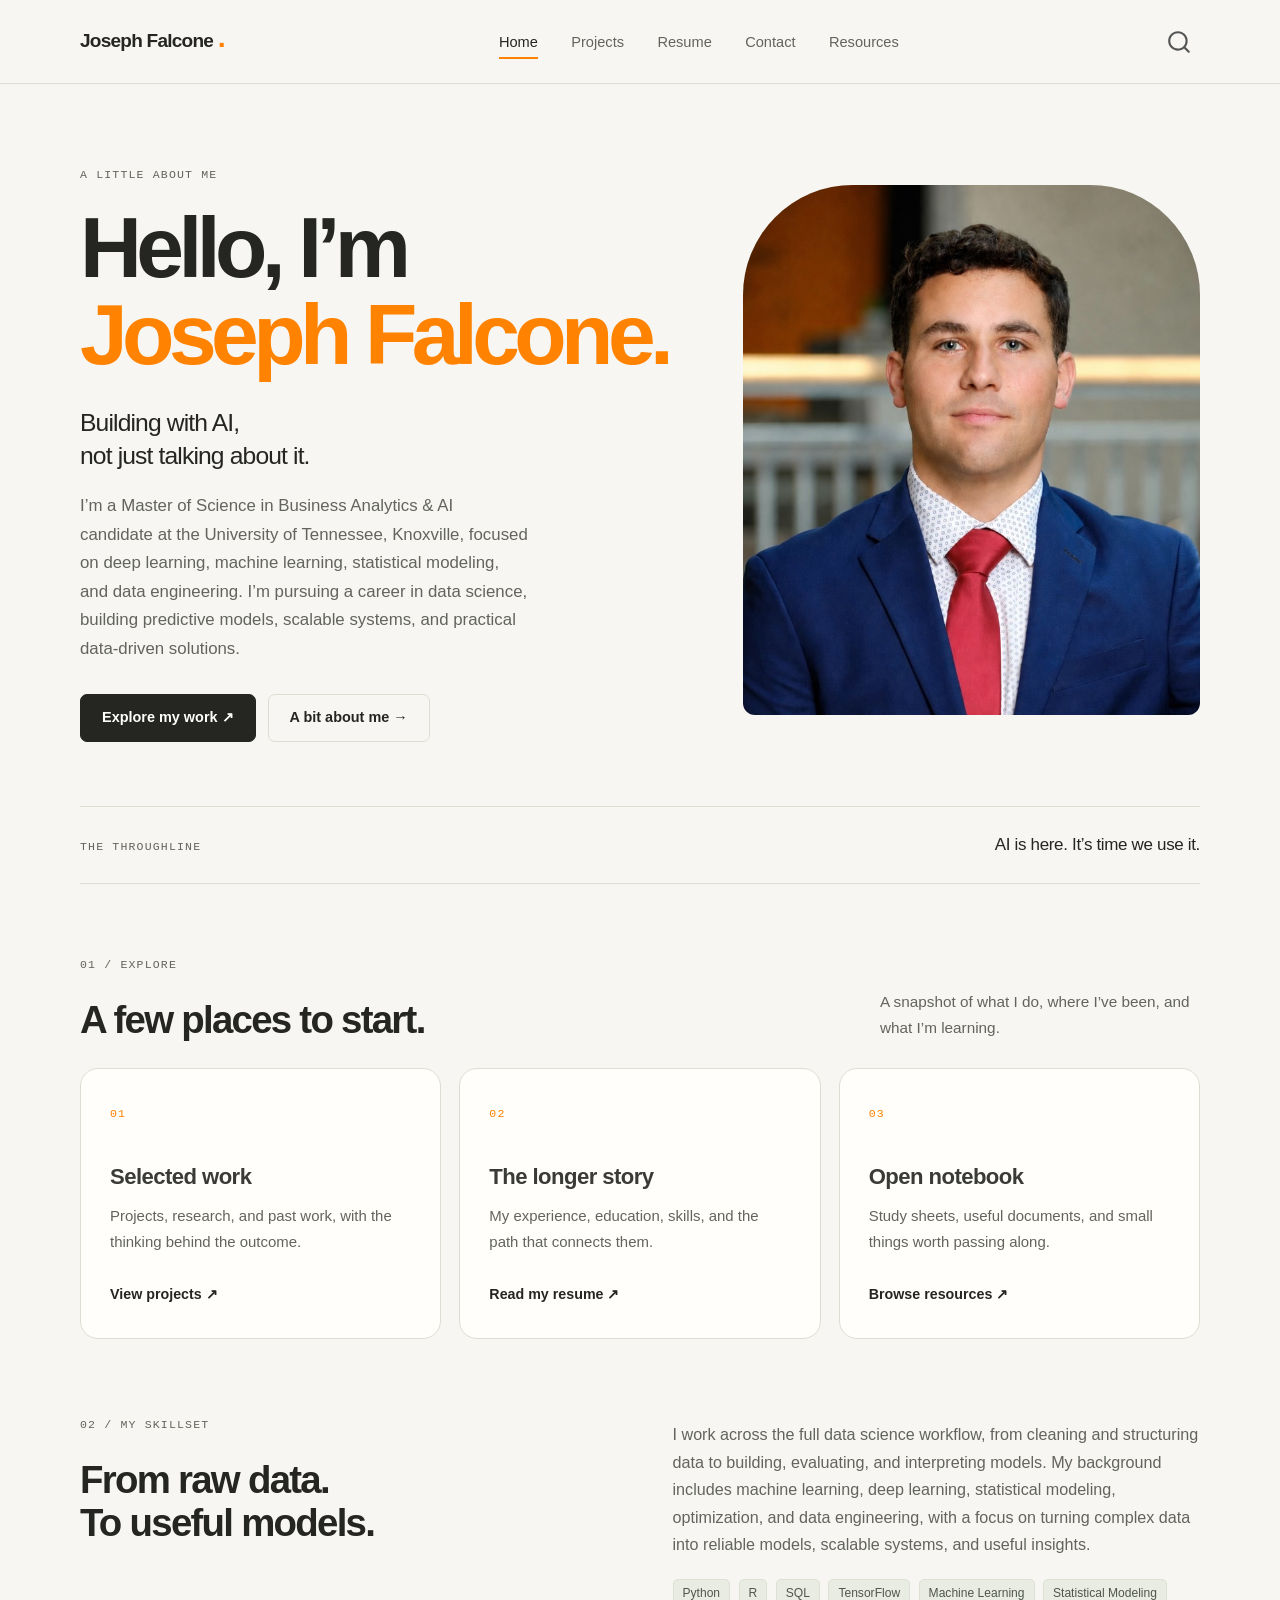
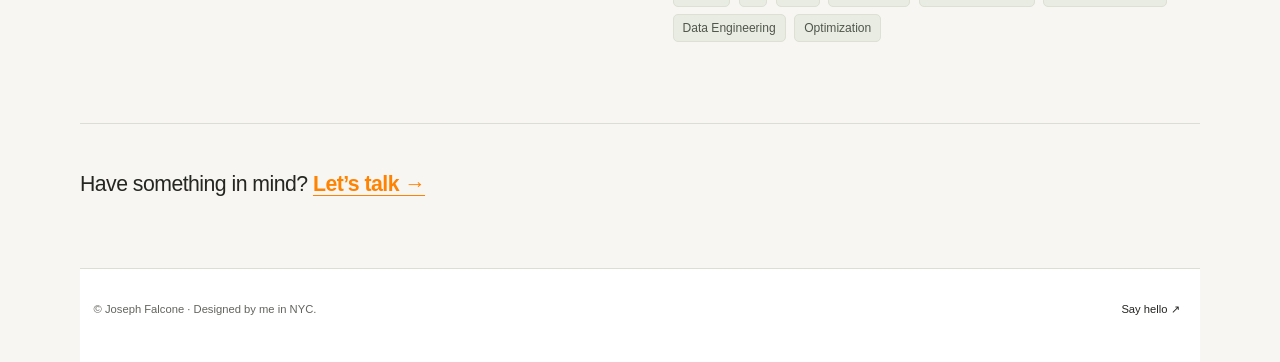
==== index.html @ 93d26d8f "Built site for gh-pages" ====
<!DOCTYPE html>
<html xmlns="http://www.w3.org/1999/xhtml" lang="en" xml:lang="en"><head>

<meta charset="utf-8">
<meta name="generator" content="quarto-1.10.18">

<meta name="viewport" content="width=device-width, initial-scale=1.0, user-scalable=yes">

<meta name="description" content="Portfolio of Joseph Falcone, an M.S. Business Analytics and AI candidate focused on data science, machine learning, deep learning, and data engineering.">

<title>Joseph Falcone — M.S. Business Analytics &amp; AI Candidate – Joseph Falcone</title>
<style>
/* Default styles provided by pandoc.
** See https://pandoc.org/MANUAL.html#variables-for-html for config info.
*/
span.smallcaps{font-variant: small-caps;}
div.columns{display: flex; gap: 1.5em;}
div.column{flex: auto;}
@media screen {
div.columns{gap: min(4vw, 1.5em);}
div.column{overflow-x: auto;}
}
div.hanging-indent{margin-left: 1.5em; text-indent: -1.5em;}
ul.task-list{list-style: none;}
ul.task-list li input[type="checkbox"] {
  width: 0.8em;
  margin: 0 0.8em 0.2em -1em; /* quarto-specific, see https://github.com/quarto-dev/quarto-cli/issues/4556 */ 
  vertical-align: middle;
}
</style>


<script src="site_libs/quarto-nav/quarto-nav.js"></script>
<script src="site_libs/quarto-nav/headroom.min.js"></script>
<script src="site_libs/clipboard/clipboard.min.js"></script>
<script src="site_libs/quarto-search/autocomplete.umd.js"></script>
<script src="site_libs/quarto-search/fuse.min.js"></script>
<script src="site_libs/quarto-search/quarto-search.js"></script>
<meta name="quarto:offset" content="./">
<script src="site_libs/quarto-html/quarto.js" type="module"></script>
<script src="site_libs/quarto-html/tabsets/tabsets.js" type="module"></script>
<script src="site_libs/quarto-html/popper.min.js"></script>
<script src="site_libs/quarto-html/tippy.umd.min.js"></script>
<link href="site_libs/quarto-html/tippy.css" rel="stylesheet">
<link href="site_libs/quarto-html/quarto-syntax-highlighting-64a204ab8560d761af7679ceaba22944.css" rel="stylesheet" id="quarto-text-highlighting-styles">
<script src="site_libs/bootstrap/bootstrap.min.js"></script>
<link href="site_libs/bootstrap/bootstrap-icons.css" rel="stylesheet">
<link href="site_libs/bootstrap/bootstrap-bf55c61db8fc2e05fc0836da2161ec84.min.css" rel="stylesheet" append-hash="true" id="quarto-bootstrap" data-mode="light">
<script id="quarto-search-options" type="application/json">{
  "location": "navbar",
  "copy-button": false,
  "collapse-after": 3,
  "panel-placement": "end",
  "type": "overlay",
  "limit": 50,
  "keyboard-shortcut": [
    "f",
    "/",
    "s"
  ],
  "language": {
    "search-no-results-text": "No results",
    "search-matching-documents-text": "matching documents",
    "search-copy-link-title": "Copy link to search",
    "search-hide-matches-text": "Hide additional matches",
    "search-more-match-text": "more match in this document",
    "search-more-matches-text": "more matches in this document",
    "search-clear-button-title": "Clear",
    "search-text-placeholder": "",
    "search-detached-cancel-button-title": "Cancel",
    "search-submit-button-title": "Submit",
    "search-label": "Search"
  }
}</script>
<style>html{ scroll-behavior: smooth; }</style>


<link rel="stylesheet" href="styles.css">
</head>

<body class="nav-fixed home-page quarto-light">

<div id="quarto-search-results"></div>
  <header id="quarto-header" class="headroom fixed-top">
    <nav class="navbar navbar-expand-lg " data-bs-theme="dark">
      <div class="navbar-container container-fluid">
      <div class="navbar-brand-container mx-auto">
    <a class="navbar-brand" href="./index.html">
    <span class="navbar-title">Joseph Falcone</span>
    </a>
  </div>
            <div id="quarto-search" class="" title="Search"></div>
          <button class="navbar-toggler" type="button" data-bs-toggle="collapse" data-bs-target="#navbarCollapse" aria-controls="navbarCollapse" role="menu" aria-expanded="false" aria-label="Toggle navigation" onclick="if (window.quartoToggleHeadroom) { window.quartoToggleHeadroom(); }">
  <span class="navbar-toggler-icon"></span>
</button>
          <div class="collapse navbar-collapse" id="navbarCollapse">
            <ul class="navbar-nav navbar-nav-scroll me-auto">
  <li class="nav-item">
    <a class="nav-link active" href="./index.html" aria-current="page"> 
<span class="menu-text">Home</span></a>
  </li>  
  <li class="nav-item">
    <a class="nav-link" href="./projects.html"> 
<span class="menu-text">Projects</span></a>
  </li>  
  <li class="nav-item">
    <a class="nav-link" href="./resume.html"> 
<span class="menu-text">Resume</span></a>
  </li>  
  <li class="nav-item">
    <a class="nav-link" href="./contact.html"> 
<span class="menu-text">Contact</span></a>
  </li>  
  <li class="nav-item">
    <a class="nav-link" href="./resources.html"> 
<span class="menu-text">Resources</span></a>
  </li>  
</ul>
          </div> <!-- /navcollapse -->
            <div class="quarto-navbar-tools">
</div>
      </div> <!-- /container-fluid -->
    </nav>
</header>
<!-- content -->
<div id="quarto-content" class="quarto-container page-columns page-rows-contents page-layout-full page-navbar">
<!-- sidebar -->
<!-- margin-sidebar -->
    
<!-- main -->
<main class="content column-page" id="quarto-document-content">

<header id="title-block-header" class="quarto-title-block default">
<div class="quarto-title">
<h1 class="title">Home</h1>
</div>

<div>
  <div class="description">
    Portfolio of Joseph Falcone, an M.S. Business Analytics and AI candidate focused on data science, machine learning, deep learning, and data engineering.
  </div>
</div>


<div class="quarto-title-meta column-page">

    
  
    
  </div>
  


</header>


<div class="hero">
<div class="hero-copy">
<p><span class="eyebrow">A little about me</span></p>
<section id="hello-im-joseph-falcone." class="level1">
<h1>Hello, I’m<br> <span class="accent">Joseph Falcone.</span></h1>
<div class="hero-intro">
<p>Building with AI,<br>not just talking about it.</p>
</div>
<div class="lead-copy">
<p>I’m a Master of Science in Business Analytics &amp; AI candidate at the University of Tennessee, Knoxville, focused on deep learning, machine learning, statistical modeling, and data engineering. I’m pursuing a career in data science, building predictive models, scalable systems, and practical data-driven solutions.</p>
</div>
<div class="actions">
<p><a href="./projects.html" class="button button-primary">Explore my work ↗</a> <a href="./resume.html" class="button button-secondary">A bit about me →</a></p>
</div>
</section>
</div>
<div class="hero-art">
<p><img src="profile_pic.png" class="hero-photo" alt="Joseph Falcone"></p>
</div>
</div>
<div class="intro-strip">
<p><span class="eyebrow">THE THROUGHLINE</span></p>
<p>AI is here. It’s time we use it.</p>
</div>
<div class="section-heading">
<div>
<p><span class="eyebrow">01 / Explore</span></p>
<section id="a-few-places-to-start." class="level2">
<h2 data-anchor-id="a-few-places-to-start.">A few places to start.</h2>
</section>
</div>
<p>A snapshot of what I do, where I’ve been, and what I’m learning.</p>
</div>
<div class="card-grid three-up">
<div class="navigation-card">
<p><span class="card-number">01</span></p>
<section id="selected-work" class="level3">
<h3 data-anchor-id="selected-work">Selected work</h3>
<p>Projects, research, and past work, with the thinking behind the outcome.</p>
<p><a href="./projects.html" class="text-link">View projects ↗</a></p>
</section>
</div>
<div class="navigation-card">
<p><span class="card-number">02</span></p>
<section id="the-longer-story" class="level3">
<h3 data-anchor-id="the-longer-story">The longer story</h3>
<p>My experience, education, skills, and the path that connects them.</p>
<p><a href="./resume.html" class="text-link">Read my resume ↗</a></p>
</section>
</div>
<div class="navigation-card">
<p><span class="card-number">03</span></p>
<section id="open-notebook" class="level3">
<h3 data-anchor-id="open-notebook">Open notebook</h3>
<p>Study sheets, useful documents, and small things worth passing along.</p>
<p><a href="./resources.html" class="text-link">Browse resources ↗</a></p>
</section>
</div>
</div>
<div class="about-band">
<div>
<p><span class="eyebrow">02 / My Skillset</span></p>
<section id="from-raw-data.-to-useful-models." class="level2">
<h2 data-anchor-id="from-raw-data.-to-useful-models.">From raw data.<br>To useful models.</h2>
</section>
</div>
<div>
<p>I work across the full data science workflow, from cleaning and structuring data to building, evaluating, and interpreting models. My background includes machine learning, deep learning, statistical modeling, optimization, and data engineering, with a focus on turning complex data into reliable models, scalable systems, and useful insights.</p>
<p><span class="tag">Python</span> <span class="tag">R</span> <span class="tag">SQL</span> <span class="tag">TensorFlow</span> <span class="tag">Machine Learning</span> <span class="tag">Statistical Modeling</span> <span class="tag">Data Engineering</span> <span class="tag">Optimization</span></p>
</div>
</div>
<div class="closing-note">
<p>Have something in mind? <a href="./contact.html">Let’s talk →</a></p>
</div>



</main> <!-- /main -->
<script id="quarto-html-after-body" type="application/javascript">
  window.document.addEventListener("DOMContentLoaded", function (event) {
    const isCodeAnnotation = (el) => {
      for (const clz of el.classList) {
        if (clz.startsWith('code-annotation-')) {                     
          return true;
        }
      }
      return false;
    }
    const onCopySuccess = function(e) {
      // button target
      const button = e.trigger;
      // don't keep focus
      button.blur();
      // flash "checked"
      button.classList.add('code-copy-button-checked');
      var currentTitle = button.getAttribute("title");
      button.setAttribute("title", "Copied!");
      let tooltip;
      if (window.bootstrap) {
        button.setAttribute("data-bs-toggle", "tooltip");
        button.setAttribute("data-bs-placement", "left");
        button.setAttribute("data-bs-title", "Copied!");
        tooltip = new bootstrap.Tooltip(button, 
          { trigger: "manual", 
            customClass: "code-copy-button-tooltip",
            offset: [0, -8]});
        tooltip.show();    
      }
      setTimeout(function() {
        if (tooltip) {
          tooltip.hide();
          button.removeAttribute("data-bs-title");
          button.removeAttribute("data-bs-toggle");
          button.removeAttribute("data-bs-placement");
        }
        button.setAttribute("title", currentTitle);
        button.classList.remove('code-copy-button-checked');
      }, 1000);
      // clear code selection
      e.clearSelection();
    }
    const getTextToCopy = function(trigger) {
      const outerScaffold = trigger.parentElement.cloneNode(true);
      const codeEl = outerScaffold.querySelector('code');
      for (const childEl of codeEl.children) {
        if (isCodeAnnotation(childEl)) {
          childEl.remove();
        }
      }
      return codeEl.innerText;
    }
    const clipboard = new window.ClipboardJS('.code-copy-button:not([data-in-quarto-modal])', {
      text: getTextToCopy
    });
    clipboard.on('success', onCopySuccess);
    if (window.document.getElementById('quarto-embedded-source-code-modal')) {
      const clipboardModal = new window.ClipboardJS('.code-copy-button[data-in-quarto-modal]', {
        text: getTextToCopy,
        container: window.document.getElementById('quarto-embedded-source-code-modal')
      });
      clipboardModal.on('success', onCopySuccess);
    }
      var localhostRegex = new RegExp(/^(?:http|https):\/\/localhost\:?[0-9]*\//);
      var mailtoRegex = new RegExp(/^mailto:/);
        var filterRegex = new RegExp("https:\/\/jfalcone\.co");
      var isInternal = (href) => {
          return filterRegex.test(href) || localhostRegex.test(href) || mailtoRegex.test(href);
      }
      // Inspect non-navigation links and adorn them if external
     var links = window.document.querySelectorAll('a[href]:not(.nav-link):not(.navbar-brand):not(.toc-action):not(.sidebar-link):not(.sidebar-item-toggle):not(.pagination-link):not(.no-external):not([aria-hidden]):not(.dropdown-item):not(.quarto-navigation-tool):not(.about-link)');
      for (var i=0; i<links.length; i++) {
        const link = links[i];
        if (!isInternal(link.href)) {
          // undo the damage that might have been done by quarto-nav.js in the case of
          // links that we want to consider external
          if (link.dataset.originalHref !== undefined) {
            link.href = link.dataset.originalHref;
          }
        }
      }
    function tippyHover(el, contentFn, onTriggerFn, onUntriggerFn) {
      const config = {
        allowHTML: true,
        maxWidth: 500,
        delay: 100,
        arrow: false,
        appendTo: function(el) {
            return el.parentElement;
        },
        interactive: true,
        interactiveBorder: 10,
        theme: 'quarto',
        placement: 'bottom-start',
      };
      if (contentFn) {
        config.content = contentFn;
      }
      if (onTriggerFn) {
        config.onTrigger = onTriggerFn;
      }
      if (onUntriggerFn) {
        config.onUntrigger = onUntriggerFn;
      }
      window.tippy(el, config); 
    }
    const noterefs = window.document.querySelectorAll('a[role="doc-noteref"]');
    for (var i=0; i<noterefs.length; i++) {
      const ref = noterefs[i];
      tippyHover(ref, function() {
        // use id or data attribute instead here
        let href = ref.getAttribute('data-footnote-href') || ref.getAttribute('href');
        try { href = new URL(href).hash; } catch {}
        const id = href.replace(/^#\/?/, "");
        const note = window.document.getElementById(id);
        if (note) {
          return note.innerHTML;
        } else {
          return "";
        }
      });
    }
    const xrefs = window.document.querySelectorAll('a.quarto-xref');
    const processXRef = (id, note) => {
      // Strip column container classes
      const stripColumnClz = (el) => {
        el.classList.remove("page-full", "page-columns");
        if (el.children) {
          for (const child of el.children) {
            stripColumnClz(child);
          }
        }
      }
      stripColumnClz(note)
      if (id === null || id.startsWith('sec-')) {
        // Special case sections, only their first couple elements
        const container = document.createElement("div");
        if (note.children && note.children.length > 2) {
          container.appendChild(note.children[0].cloneNode(true));
          for (let i = 1; i < note.children.length; i++) {
            const child = note.children[i];
            if (child.tagName === "P" && child.innerText === "") {
              continue;
            } else {
              container.appendChild(child.cloneNode(true));
              break;
            }
          }
          if (window.Quarto?.typesetMath) {
            window.Quarto.typesetMath(container);
          }
          return container.innerHTML
        } else {
          if (window.Quarto?.typesetMath) {
            window.Quarto.typesetMath(note);
          }
          return note.innerHTML;
        }
      } else {
        // Remove any anchor links if they are present
        const anchorLink = note.querySelector('a.anchorjs-link');
        if (anchorLink) {
          anchorLink.remove();
        }
        if (window.Quarto?.typesetMath) {
          window.Quarto.typesetMath(note);
        }
        if (note.classList.contains("callout")) {
          return note.outerHTML;
        } else {
          return note.innerHTML;
        }
      }
    }
    for (var i=0; i<xrefs.length; i++) {
      const xref = xrefs[i];
      tippyHover(xref, undefined, function(instance) {
        instance.disable();
        let url = xref.getAttribute('href');
        let hash = undefined; 
        if (url.startsWith('#')) {
          hash = url;
        } else {
          try { hash = new URL(url).hash; } catch {}
        }
        if (hash) {
          const id = hash.replace(/^#\/?/, "");
          const note = window.document.getElementById(id);
          if (note !== null) {
            try {
              const html = processXRef(id, note.cloneNode(true));
              instance.setContent(html);
            } finally {
              instance.enable();
              instance.show();
            }
          } else {
            // See if we can fetch this
            fetch(url.split('#')[0])
            .then(res => res.text())
            .then(html => {
              const parser = new DOMParser();
              const htmlDoc = parser.parseFromString(html, "text/html");
              const note = htmlDoc.getElementById(id);
              if (note !== null) {
                const html = processXRef(id, note);
                instance.setContent(html);
              } 
            }).finally(() => {
              instance.enable();
              instance.show();
            });
          }
        } else {
          // See if we can fetch a full url (with no hash to target)
          // This is a special case and we should probably do some content thinning / targeting
          fetch(url)
          .then(res => res.text())
          .then(html => {
            const parser = new DOMParser();
            const htmlDoc = parser.parseFromString(html, "text/html");
            const note = htmlDoc.querySelector('main.content');
            if (note !== null) {
              // This should only happen for chapter cross references
              // (since there is no id in the URL)
              // remove the first header
              if (note.children.length > 0 && note.children[0].tagName === "HEADER") {
                note.children[0].remove();
              }
              const html = processXRef(null, note);
              instance.setContent(html);
            } 
          }).finally(() => {
            instance.enable();
            instance.show();
          });
        }
      }, function(instance) {
      });
    }
        let selectedAnnoteEl;
        const selectorForAnnotation = ( cell, annotation) => {
          let cellAttr = 'data-code-cell="' + cell + '"';
          let lineAttr = 'data-code-annotation="' +  annotation + '"';
          const selector = 'span[' + cellAttr + '][' + lineAttr + ']';
          return selector;
        }
        const selectCodeLines = (annoteEl) => {
          const doc = window.document;
          const targetCell = annoteEl.getAttribute("data-target-cell");
          const targetAnnotation = annoteEl.getAttribute("data-target-annotation");
          const annoteSpan = window.document.querySelector(selectorForAnnotation(targetCell, targetAnnotation));
          const lines = annoteSpan.getAttribute("data-code-lines").split(",");
          const lineIds = lines.map((line) => {
            return targetCell + "-" + line;
          })
          let top = null;
          let height = null;
          let parent = null;
          if (lineIds.length > 0) {
              //compute the position of the single el (top and bottom and make a div)
              const el = window.document.getElementById(lineIds[0]);
              top = el.offsetTop;
              height = el.offsetHeight;
              parent = el.parentElement.parentElement;
            if (lineIds.length > 1) {
              const lastEl = window.document.getElementById(lineIds[lineIds.length - 1]);
              const bottom = lastEl.offsetTop + lastEl.offsetHeight;
              height = bottom - top;
            }
            if (top !== null && height !== null && parent !== null) {
              // cook up a div (if necessary) and position it 
              let div = window.document.getElementById("code-annotation-line-highlight");
              if (div === null) {
                div = window.document.createElement("div");
                div.setAttribute("id", "code-annotation-line-highlight");
                div.style.position = 'absolute';
                parent.appendChild(div);
              }
              div.style.top = top - 2 + "px";
              div.style.height = height + 4 + "px";
              div.style.left = 0;
              let gutterDiv = window.document.getElementById("code-annotation-line-highlight-gutter");
              if (gutterDiv === null) {
                gutterDiv = window.document.createElement("div");
                gutterDiv.setAttribute("id", "code-annotation-line-highlight-gutter");
                gutterDiv.style.position = 'absolute';
                const codeCell = window.document.getElementById(targetCell);
                const gutter = codeCell.querySelector('.code-annotation-gutter');
                gutter.appendChild(gutterDiv);
              }
              gutterDiv.style.top = top - 2 + "px";
              gutterDiv.style.height = height + 4 + "px";
            }
            selectedAnnoteEl = annoteEl;
          }
        };
        const unselectCodeLines = () => {
          const elementsIds = ["code-annotation-line-highlight", "code-annotation-line-highlight-gutter"];
          elementsIds.forEach((elId) => {
            const div = window.document.getElementById(elId);
            if (div) {
              div.remove();
            }
          });
          selectedAnnoteEl = undefined;
        };
          // Handle positioning of the toggle
      window.addEventListener(
        "resize",
        throttle(() => {
          elRect = undefined;
          if (selectedAnnoteEl) {
            selectCodeLines(selectedAnnoteEl);
          }
        }, 10)
      );
      function throttle(fn, ms) {
      let throttle = false;
      let timer;
        return (...args) => {
          if(!throttle) { // first call gets through
              fn.apply(this, args);
              throttle = true;
          } else { // all the others get throttled
              if(timer) clearTimeout(timer); // cancel #2
              timer = setTimeout(() => {
                fn.apply(this, args);
                timer = throttle = false;
              }, ms);
          }
        };
      }
        // Attach click handler to the DT
        const annoteDls = window.document.querySelectorAll('dt[data-target-cell]');
        for (const annoteDlNode of annoteDls) {
          annoteDlNode.addEventListener('click', (event) => {
            const clickedEl = event.target;
            if (clickedEl !== selectedAnnoteEl) {
              unselectCodeLines();
              const activeEl = window.document.querySelector('dt[data-target-cell].code-annotation-active');
              if (activeEl) {
                activeEl.classList.remove('code-annotation-active');
              }
              selectCodeLines(clickedEl);
              clickedEl.classList.add('code-annotation-active');
            } else {
              // Unselect the line
              unselectCodeLines();
              clickedEl.classList.remove('code-annotation-active');
            }
          });
        }
    const findCites = (el) => {
      const parentEl = el.parentElement;
      if (parentEl) {
        const cites = parentEl.dataset.cites;
        if (cites) {
          return {
            el,
            cites: cites.split(' ')
          };
        } else {
          return findCites(el.parentElement)
        }
      } else {
        return undefined;
      }
    };
    var bibliorefs = window.document.querySelectorAll('a[role="doc-biblioref"]');
    for (var i=0; i<bibliorefs.length; i++) {
      const ref = bibliorefs[i];
      const citeInfo = findCites(ref);
      if (citeInfo) {
        tippyHover(citeInfo.el, function() {
          var popup = window.document.createElement('div');
          citeInfo.cites.forEach(function(cite) {
            var citeDiv = window.document.createElement('div');
            citeDiv.classList.add('hanging-indent');
            citeDiv.classList.add('csl-entry');
            var biblioDiv = window.document.getElementById('ref-' + cite);
            if (biblioDiv) {
              citeDiv.innerHTML = biblioDiv.innerHTML;
            }
            popup.appendChild(citeDiv);
          });
          return popup.innerHTML;
        });
      }
    }
  });
  </script>
</div> <!-- /content -->
<footer class="footer">
  <div class="nav-footer">
    <div class="nav-footer-left">
<p>© Joseph Falcone · Designed by me in NYC.</p>
</div>   
    <div class="nav-footer-center">
      &nbsp;
    </div>
    <div class="nav-footer-right">
      <ul class="footer-items list-unstyled">
    <li class="nav-item">
    <a class="nav-link" href="./contact.html">
<p>Say hello ↗</p>
</a>
  </li>  
</ul>
    </div>
  </div>
</footer>




<script src="site_libs/quarto-html/zenscroll-min.js"></script>
</body></html>
---- site_libs/quarto-html/tippy.css ----
.tippy-box[data-animation=fade][data-state=hidden]{opacity:0}[data-tippy-root]{max-width:calc(100vw - 10px)}.tippy-box{position:relative;background-color:#333;color:#fff;border-radius:4px;font-size:14px;line-height:1.4;white-space:normal;outline:0;transition-property:transform,visibility,opacity}.tippy-box[data-placement^=top]>.tippy-arrow{bottom:0}.tippy-box[data-placement^=top]>.tippy-arrow:before{bottom:-7px;left:0;border-width:8px 8px 0;border-top-color:initial;transform-origin:center top}.tippy-box[data-placement^=bottom]>.tippy-arrow{top:0}.tippy-box[data-placement^=bottom]>.tippy-arrow:before{top:-7px;left:0;border-width:0 8px 8px;border-bottom-color:initial;transform-origin:center bottom}.tippy-box[data-placement^=left]>.tippy-arrow{right:0}.tippy-box[data-placement^=left]>.tippy-arrow:before{border-width:8px 0 8px 8px;border-left-color:initial;right:-7px;transform-origin:center left}.tippy-box[data-placement^=right]>.tippy-arrow{left:0}.tippy-box[data-placement^=right]>.tippy-arrow:before{left:-7px;border-width:8px 8px 8px 0;border-right-color:initial;transform-origin:center right}.tippy-box[data-inertia][data-state=visible]{transition-timing-function:cubic-bezier(.54,1.5,.38,1.11)}.tippy-arrow{width:16px;height:16px;color:#333}.tippy-arrow:before{content:"";position:absolute;border-color:transparent;border-style:solid}.tippy-content{position:relative;padding:5px 9px;z-index:1}
---- site_libs/quarto-html/quarto-syntax-highlighting-64a204ab8560d761af7679ceaba22944.css ----
/* quarto syntax highlight colors */
:root {
  --quarto-hl-ot-color: #003B4F;
  --quarto-hl-at-color: #657422;
  --quarto-hl-ss-color: #20794D;
  --quarto-hl-an-color: #5E5E5E;
  --quarto-hl-fu-color: #4758AB;
  --quarto-hl-st-color: #20794D;
  --quarto-hl-cf-color: #003B4F;
  --quarto-hl-op-color: #5E5E5E;
  --quarto-hl-er-color: #AD0000;
  --quarto-hl-bn-color: #AD0000;
  --quarto-hl-al-color: #AD0000;
  --quarto-hl-va-color: #111111;
  --quarto-hl-bu-color: inherit;
  --quarto-hl-ex-color: inherit;
  --quarto-hl-pp-color: #AD0000;
  --quarto-hl-in-color: #5E5E5E;
  --quarto-hl-vs-color: #20794D;
  --quarto-hl-wa-color: #5E5E5E;
  --quarto-hl-do-color: #5E5E5E;
  --quarto-hl-im-color: #00769E;
  --quarto-hl-ch-color: #20794D;
  --quarto-hl-dt-color: #AD0000;
  --quarto-hl-fl-color: #AD0000;
  --quarto-hl-co-color: #5E5E5E;
  --quarto-hl-cv-color: #5E5E5E;
  --quarto-hl-cn-color: #8f5902;
  --quarto-hl-sc-color: #5E5E5E;
  --quarto-hl-dv-color: #AD0000;
  --quarto-hl-kw-color: #003B4F;
}

/* other quarto variables */
:root {
  --quarto-font-monospace: SFMono-Regular, Menlo, Monaco, Consolas, "Liberation Mono", "Courier New", monospace;
}

/* syntax highlight based on Pandoc's rules */
pre > code.sourceCode > span {
  color: #003B4F;
}

code.sourceCode > span {
  color: #003B4F;
}

div.sourceCode,
div.sourceCode pre.sourceCode {
  color: #003B4F;
}

/* Normal */
code span {
  color: #003B4F;
}

/* Alert */
code span.al {
  color: #AD0000;
  font-style: inherit;
}

/* Annotation */
code span.an {
  color: #5E5E5E;
  font-style: inherit;
}

/* Attribute */
code span.at {
  color: #657422;
  font-style: inherit;
}

/* BaseN */
code span.bn {
  color: #AD0000;
  font-style: inherit;
}

/* BuiltIn */
code span.bu {
  font-style: inherit;
}

/* ControlFlow */
code span.cf {
  color: #003B4F;
  font-weight: bold;
  font-style: inherit;
}

/* Char */
code span.ch {
  color: #20794D;
  font-style: inherit;
}

/* Constant */
code span.cn {
  color: #8f5902;
  font-style: inherit;
}

/* Comment */
code span.co {
  color: #5E5E5E;
  font-style: inherit;
}

/* CommentVar */
code span.cv {
  color: #5E5E5E;
  font-style: italic;
}

/* Documentation */
code span.do {
  color: #5E5E5E;
  font-style: italic;
}

/* DataType */
code span.dt {
  color: #AD0000;
  font-style: inherit;
}

/* DecVal */
code span.dv {
  color: #AD0000;
  font-style: inherit;
}

/* Error */
code span.er {
  color: #AD0000;
  font-style: inherit;
}

/* Extension */
code span.ex {
  font-style: inherit;
}

/* Float */
code span.fl {
  color: #AD0000;
  font-style: inherit;
}

/* Function */
code span.fu {
  color: #4758AB;
  font-style: inherit;
}

/* Import */
code span.im {
  color: #00769E;
  font-style: inherit;
}

/* Information */
code span.in {
  color: #5E5E5E;
  font-style: inherit;
}

/* Keyword */
code span.kw {
  color: #003B4F;
  font-weight: bold;
  font-style: inherit;
}

/* Operator */
code span.op {
  color: #5E5E5E;
  font-style: inherit;
}

/* Other */
code span.ot {
  color: #003B4F;
  font-style: inherit;
}

/* Preprocessor */
code span.pp {
  color: #AD0000;
  font-style: inherit;
}

/* SpecialChar */
code span.sc {
  color: #5E5E5E;
  font-style: inherit;
}

/* SpecialString */
code span.ss {
  color: #20794D;
  font-style: inherit;
}

/* String */
code span.st {
  color: #20794D;
  font-style: inherit;
}

/* Variable */
code span.va {
  color: #111111;
  font-style: inherit;
}

/* VerbatimString */
code span.vs {
  color: #20794D;
  font-style: inherit;
}

/* Warning */
code span.wa {
  color: #5E5E5E;
  font-style: italic;
}

.prevent-inlining {
  content: "</";
}

/*# sourceMappingURL=9d8d5bb603a83b8298b89080a598c93b.css.map */
---- styles.css ----
/* PORTFOLIO / A small, editable design system.
   Change these tokens first. No remote fonts or image assets required. */
:root {
  --paper: #f7f6f2;
  --surface: #fffefa;
  --ink: #252622;
  --muted: #62645d;
  --line: #dcded3;
  --accent: #ff8200;
  --accent-hover: #d96f00;
  --sage: #e5e9df;
  --peach: #eee0d5;
  --radius: 18px;
  --font-sans: "Avenir Next", Avenir, "Segoe UI", sans-serif;
  --font-mono: "SFMono-Regular", Consolas, "Liberation Mono", monospace;
  --bs-body-bg: var(--paper);
  --bs-body-color: var(--ink);
  --bs-link-color: var(--accent);
  --bs-link-hover-color: var(--accent-hover);
}

/* Base and Quarto shell */
html { scroll-padding-top: 100px; }
body { background: var(--paper); color: var(--ink); font-family: var(--font-sans); font-size: 17px; line-height: 1.7; -webkit-font-smoothing: antialiased; }
::selection { background: #ffd4a3; color: var(--ink); }
a { color: var(--accent); text-underline-offset: 4px; text-decoration-thickness: 1px; }
a:hover { color: var(--accent-hover); }
a, button, input, select, summary { -webkit-tap-highlight-color: transparent; }
:focus-visible { outline: 3px solid var(--accent); outline-offset: 5px; border-radius: 3px; }
[hidden] { display: none !important; }
h1, h2, h3, h4 { font-family: var(--font-sans); color: var(--ink); font-weight: 600; line-height: 1.12; letter-spacing: -.045em; }
h1 { font-size: clamp(2.8rem, 5.5vw, 4.8rem); margin: 16px 0 25px; }
h2 { font-size: clamp(1.8rem, 3vw, 2.5rem); border: 0; padding-bottom: 0; margin-top: 0; }
h3 { font-size: 1.3rem; letter-spacing: -.025em; }
p { margin-bottom: 1.15rem; }
main { min-width: 0; }
/* We supply a single custom h1 per page while keeping title metadata for search. */
#title-block-header { display: none; }
#quarto-content { display: block; }
#quarto-content > main.content { width: min(1120px, calc(100% - 64px)); margin: 0 auto; padding: 0 0 2rem; }
#quarto-header { border-bottom: 1px solid var(--line); }
.navbar { background: var(--paper) !important; padding: 20px 0; }
.navbar > .container-fluid { max-width: 1184px; padding-inline: 32px; }
.navbar-brand { font-family: var(--font-sans); font-size: 1.12rem; font-weight: 700; letter-spacing: -.04em; color: var(--ink) !important; }
.navbar-brand::after { content: "."; color: var(--accent); font-size: 1.5em; line-height: 0; }
.navbar-nav { margin-left: auto; gap: 13px; }
.navbar-nav .nav-link { font-size: .86rem; color: var(--muted); padding: 7px 0; }
.navbar-nav .nav-link.active, .navbar-nav .nav-link:hover { color: var(--ink); }
.navbar-nav .nav-link.active .menu-text { border-bottom: 2px solid var(--accent); padding-bottom: 7px; }
.navbar-toggler { border: 0; }
#quarto-search { margin-left: 24px; }
.nav-footer { max-width: 1120px; margin: 20px auto 0; padding: 28px 0; border-top: 1px solid var(--line); font-size: .8rem; color: var(--muted); }
.nav-footer a { color: var(--ink); }
.nav-footer-left, .nav-footer-right { min-height: 0; }

/* Shared typography, buttons, and labels */
.accent { color: var(--accent); }
.eyebrow, .card-number, .entry-date, .art-label, .art-foot, .project-art-label, .project-art-caption { font-family: var(--font-mono); font-size: .68rem; font-weight: 500; letter-spacing: .1em; line-height: 1.5; text-transform: uppercase; }
.eyebrow { color: var(--muted); display: inline-block; }
.lead-copy { font-size: 1.12rem; line-height: 1.7; color: var(--muted); max-width: 600px; }
.lead-copy p:last-child { margin-bottom: 0; }
.actions { display: flex; flex-wrap: wrap; gap: 12px; margin-top: 30px; }
.actions p { display: contents; }
.button { display: inline-flex; align-items: center; justify-content: center; gap: 10px; min-height: 48px; padding: 12px 21px; font: 600 .85rem/1.4 var(--font-sans); border: 1px solid var(--line); border-radius: 7px; text-decoration: none; cursor: pointer; transition: background .18s ease, border-color .18s ease, transform .18s ease; }
.button:hover { transform: translateY(-2px); }
.button-primary { background: var(--ink); border-color: var(--ink); color: var(--surface); }
.button-primary:hover { color: #fff; background: var(--accent); border-color: var(--accent); }
.button-secondary { color: var(--ink); background: transparent; }
.button-secondary:hover { color: var(--ink); background: var(--sage); border-color: #bcc1b3; }
.tag { display: inline-block; font-size: .71rem; line-height: 1.5; color: #50564b; background: #e9ece3; border: 1px solid #dce1d3; border-radius: 5px; padding: 4px 9px; margin: 0 4px 6px 0; }
.text-link { font-size: .84rem; font-weight: 600; color: var(--ink); text-decoration: none; }
.text-link:hover { color: var(--accent); text-decoration: underline; }
.page-intro { padding: 76px 0 55px; max-width: 860px; }
.page-intro > p:first-child, .hero-copy > p:first-child { margin-bottom: 0; }
.page-intro .button { margin-top: 25px; }
.closing-note { padding: 42px 0 12px; margin-top: 45px; border-top: 1px solid var(--line); font-size: 1.25rem; letter-spacing: -.025em; }
.closing-note a { font-weight: 600; white-space: nowrap; }
.closing-note p { margin: 0; }

/* Home */
.hero { display: grid; grid-template-columns: 1.3fr 1fr; gap: 70px; align-items: center; padding: 76px 0 64px; }
.hero h1 { font-size: clamp(3.6rem, 6.7vw, 5.65rem); line-height: 1.02; letter-spacing: -.065em; margin-bottom: 27px; }
.hero-intro { font-size: 1.45rem; line-height: 1.35; letter-spacing: -.035em; }
.hero .lead-copy { font-size: .99rem; max-width: 450px; }
.hero-art { position: relative; overflow: hidden; isolation: isolate; background: var(--sage); aspect-ratio: 1 / 1.16; border-radius: 110px 110px 12px 12px; }
.hero-photo {
  position: absolute;
  inset: 0;
  width: 100%;
  height: 100%;
  object-fit: cover;
  object-position: center;
  display: block;
}
.art-label { position: absolute; top: 40px; width: 100%; text-align: center; font-size: .6rem; color: #555d4f; }
.orbit { position: absolute; width: 78%; height: 64%; border: 1px solid #b4bdab; border-radius: 50%; top: 17%; left: 11%; }
.orbit-one { transform: rotate(-32deg); }
.orbit-two { transform: rotate(32deg); width: 56%; left: 22%; }
.orbit-three { width: 40%; left: 30%; transform: rotate(65deg); }
.art-center { position: absolute; inset: 0; display: flex; flex-direction: column; align-items: center; justify-content: center; font-size: clamp(2.4rem, 4vw, 3.5rem); font-weight: 600; letter-spacing: -.065em; line-height: 1.04; }
.art-center span:last-child { color: var(--accent); }
.art-dot { width: 31px; height: 31px; background: var(--accent); position: absolute; border-radius: 50%; right: 16%; top: 24%; box-shadow: 0 0 0 9px var(--sage); }
.art-foot { position: absolute; bottom: 25px; left: 25px; right: 25px; display: flex; justify-content: space-between; font-size: .56rem; color: #555d4f; }
.intro-strip { display: flex; gap: 40px; justify-content: space-between; align-items: center; border-block: 1px solid var(--line); padding: 24px 0; }
.intro-strip p { margin: 0; }
.intro-strip > p:last-child { font-size: 1rem; letter-spacing: -.02em; }
.section-heading { display: flex; align-items: end; justify-content: space-between; gap: 40px; margin: 65px 0 27px; }
.section-heading h2 { margin: 0; }
.section-heading > p { color: var(--muted); max-width: 320px; font-size: .9rem; margin: 0; }
.card-grid { display: grid; gap: 18px; }
.three-up { grid-template-columns: repeat(3, 1fr); }
.navigation-card { background: var(--surface); border: 1px solid var(--line); border-radius: var(--radius); padding: 29px; transition: border-color .2s ease, transform .2s ease; }
.navigation-card:hover { border-color: #9fa692; transform: translateY(-3px); }
.card-number { color: var(--accent); }
.navigation-card h3 { margin: 38px 0 14px; }
.navigation-card section > p:not(:last-child) { color: var(--muted); font-size: .88rem; }
.navigation-card p:last-child { margin: 26px 0 0; }
.about-band { display: grid; grid-template-columns: 1fr 1fr; gap: 65px; padding: 70px 0 10px; }
.about-band > div:last-child { color: var(--muted); font-size: .95rem; padding-top: 12px; }

/* Projects: decorative previews can be replaced with real screenshots. */
.project-stack { display: grid; gap: 26px; }
.project-card { display: grid; grid-template-columns: .85fr 1.3fr; border: 1px solid var(--line); border-radius: var(--radius); background: var(--surface); overflow: hidden; }
.project-art { position: relative; min-height: 350px; overflow: hidden; display: grid; place-items: center; }
.project-art-label { position: absolute; top: 25px; left: 25px; font-size: .6rem; }
.project-art-caption { position: absolute; bottom: 25px; left: 25px; font-size: .6rem; }
.art-analysis { background: var(--sage); color: #4d5949; }
.art-build { background: var(--peach); color: #745343; }
.art-experiment { background: #e5e8ed; color: #4b566b; }
.project-body { padding: 34px 38px; min-width: 0; }
.project-body h2 { font-size: 1.8rem; margin-bottom: 9px; }
.project-body > p, .project-body > section > p { font-size: .92rem; color: var(--muted); }
.sample-label { color: var(--accent); font-size: .72rem; }
.bar-chart { height: 160px; width: 65%; display: flex; align-items: end; gap: 12px; border-bottom: 1px solid #8c9a80; padding: 0 8px; transform: rotate(-7deg); }
.bar-chart i { flex: 1; background: #798970; border-radius: 5px 5px 0 0; height: 35%; }
.bar-chart i:nth-child(2) { height: 52%; }
.bar-chart i:nth-child(3) { height: 44%; }
.bar-chart i:nth-child(4) { height: 69%; }
.bar-chart i:nth-child(5) { height: 78%; }
.bar-chart i:nth-child(6) { height: 100%; background: var(--accent); }
.mock-window { width: 69%; height: 175px; border: 1px solid #b29b8b; border-radius: 8px; background: #faf2e9; transform: rotate(-7deg); box-shadow: 12px 12px 0 #d6bba7; }
.mock-top { height: 27px; border-bottom: 1px solid #cdb7a7; display: flex; align-items: center; gap: 5px; padding-left: 10px; }
.mock-top i { width: 5px; height: 5px; border-radius: 50%; background: #b29b8b; }
.mock-layout { padding: 18px; display: grid; grid-template-columns: 1fr 1fr; gap: 12px; height: 145px; }
.mock-layout b { background: #dfc9b7; border-radius: 3px; }
.mock-layout b:first-child {grid-row: span 2; background: var(--accent);}
.experiment-shape { width: 150px; height: 150px; border: 1px solid #7b879b; border-radius: 22%; transform: rotate(35deg); background: #c9d1df; box-shadow: 20px -20px 0 -1px #e5e8ed, 20px -20px 0 0 #7b879b, -20px 20px 0 -1px #e5e8ed, -20px 20px 0 0 #7b879b; }
details { border-top: 1px solid var(--line); margin-top: 23px; padding-top: 17px; }
summary { font-size: .86rem; font-weight: 600; cursor: pointer; color: var(--ink); padding: 4px 0; }
summary:hover { color: var(--accent); }
summary span { float: right; }
details[open] > summary { margin-bottom: 24px; }
details h3 { font-size: 1rem; margin-top: 22px; }
details p { color: var(--muted); font-size: .88rem; }

/* Resume */
.resume-layout { display: grid; grid-template-columns: 255px 1fr; gap: 75px; border-top: 1px solid var(--line); padding-top: 42px; }
.resume-aside { align-self: start; position: sticky; top: 110px; font-size: .85rem; overflow-wrap: anywhere; }
.resume-aside h2 { font-size: 1.65rem; }
.resume-aside h3 { font-size: .72rem; font-family: var(--font-mono); text-transform: uppercase; letter-spacing: .08em; margin-top: 35px; }
.resume-aside > p { color: var(--muted); margin-bottom: 12px; }
.resume-aside a { color: var(--muted); }
.resume-aside a:hover { color: var(--accent); }
.resume-main { min-width: 0; }
.resume-section { padding-bottom: 30px; margin-bottom: 32px; border-bottom: 1px solid var(--line); scroll-margin-top: 110px; }
.resume-section:last-child { border: 0; margin: 0; }
.resume-section h2 { font-size: 1.5rem; margin-bottom: 25px; }
.resume-section p, .resume-section li { font-size: .93rem; color: var(--muted); }
.resume-entry + .resume-entry { margin-top: 35px; }
.entry-date { color: var(--accent); font-size: .65rem; }
.resume-entry > p:first-child { margin-bottom: 9px; }
.resume-entry h3 { font-size: 1.15rem; margin-bottom: 8px; }
.entry-subtitle { font-size: .82rem; }
.resume-entry ul { padding-left: 20px; }
.resume-entry li + li { margin-top: 8px; }
.skill-row { display: grid; grid-template-columns: 120px 1fr; gap: 20px; }
.skill-row strong { color: var(--ink); font-size: .85rem; }

/* Contact */
.contact-layout { display: grid; grid-template-columns: 1.1fr 1fr; gap: 55px; align-items: start; margin: 10px 0 45px; }
.contact-primary { padding: 40px; background: var(--sage); border-radius: var(--radius); }
.contact-primary h2 { font-size: 2.5rem; margin: 30px 0 18px; }
.contact-primary .email-link { font-size: clamp(1rem, 2vw, 1.35rem); color: var(--ink); font-weight: 600; letter-spacing: -.025em; overflow-wrap: anywhere; }
.contact-primary > section > p:last-child { color: #596151; font-size: .9rem; margin: 25px 0 0; }
.contact-secondary h2 { font-size: 1.3rem; margin: 0 0 14px; }
.contact-secondary > p { margin: 0; }
.social-link { display: block; position: relative; padding: 21px 28px 21px 0; border-bottom: 1px solid var(--line); font-size: .8rem; text-decoration: none; color: var(--muted); }
.social-link strong { font-size: 1rem; font-weight: 600; color: var(--ink); }
.social-link span { position: absolute; right: 0; top: 26px; font-size: 1.2rem; color: var(--accent); }
.social-link:hover { color: var(--accent); }
.contact-footnote { margin-top: 55px; border-top: 1px solid var(--line); padding-top: 25px; color: var(--muted); font-size: .86rem; }
.contact-footnote p { margin-bottom: 8px; }

/* Resources */
.resource-tools { display: grid; grid-template-columns: 1fr 210px; gap: 24px; border-top: 1px solid var(--line); padding-top: 28px; }
.resource-tools label { display: block; font-weight: 600; font-size: .75rem; margin-bottom: 8px; }
.resource-tools input, .resource-tools select { width: 100%; min-height: 48px; padding: 12px 14px; border: 1px solid #babeb0; border-radius: 6px; background: var(--surface); color: var(--ink); font: .88rem var(--font-sans); }
.resource-tools input::placeholder { color: var(--muted); opacity: 1; }
.resource-count { color: var(--muted); font: .68rem var(--font-mono); margin: 22px 0; }
.resource-grid { display: grid; grid-template-columns: repeat(3, minmax(0, 1fr)); align-items: start; gap: 20px; }
.resource-card { padding: 28px; border: 1px solid var(--line); border-radius: var(--radius); background: var(--surface); }
.resource-card h2 { font-size: 1.5rem; margin: 30px 0 16px; }
.resource-card > p, .resource-card > section > p { color: var(--muted); font-size: .87rem; }
.resource-card details { margin-top: 18px; }
.resource-card summary { font-size: .8rem; }
.empty-state { text-align: center; padding: 55px 24px; border: 1px dashed #babeb0; border-radius: var(--radius); color: var(--muted); }
.shelf-note { max-width: 720px; border-left: 2px solid var(--accent); margin-top: 50px; padding-left: 23px; color: var(--muted); font-size: .9rem; }
.shelf-note strong { color: var(--ink); }
.shelf-note p:first-child { margin-bottom: 8px; }

/* Responsive and motion accessibility */
@media (max-width: 991px) {
  .navbar-nav { margin-top: 20px; gap: 7px; }
  .navbar-nav .nav-link { padding: 8px 0; }
  .hero { gap: 35px; }
  .hero h1 { font-size: 4rem; }
  .hero-art { aspect-ratio: 1 / 1.35; }
  .three-up, .resource-grid { gap: 12px; }
  .navigation-card, .resource-card { padding: 22px; }
  .resume-layout { gap: 40px; grid-template-columns: 210px 1fr; }
  .contact-layout { gap: 30px; }
  .nav-footer { margin-inline: 32px; }
}
@media (max-width: 767px) {
  body { font-size: 16px; }
  #quarto-content > main.content { width: calc(100% - 40px); }
  .navbar { padding: 14px 0; }
  .navbar > .container-fluid { padding-inline: 20px; }
  .hero { grid-template-columns: 1fr; padding: 48px 0 38px; gap: 35px; }
  .hero h1 { font-size: clamp(3.5rem, 12vw, 5rem); }
  .hero .lead-copy { max-width: 560px; }
  .hero-art { aspect-ratio: 1.45; border-radius: 80px 80px 12px 12px; max-width: 520px; width: 100%; }
  .art-label { top: 22px; font-size: .53rem; }
  .art-center { font-size: 2.8rem; }
  .art-foot { bottom: 18px; }
  .intro-strip { display: block; padding: 20px 0; }
  .intro-strip > p:first-child { margin-bottom: 7px; }
  .section-heading { display: block; margin-top: 45px; }
  .section-heading > p { margin-top: 18px; max-width: none; }
  .three-up, .resource-grid { grid-template-columns: 1fr; gap: 16px; }
  .navigation-card { padding: 26px; }
  .navigation-card h3 { margin-top: 20px; }
  .about-band { grid-template-columns: 1fr; gap: 10px; padding-top: 45px; }
  .page-intro { padding: 48px 0 38px; }
  .project-card { grid-template-columns: 1fr; }
  .project-art { min-height: 275px; }
  .project-body { padding: 27px; }
  .bar-chart { width: 50%; height: 135px; }
  .mock-window { width: 58%; }
  .resume-layout { grid-template-columns: 1fr; gap: 35px; padding-top: 28px; }
  .resume-aside { position: static; border-bottom: 1px solid var(--line); padding-bottom: 25px; }
  .skill-row { grid-template-columns: 95px 1fr; gap: 12px; }
  .contact-layout { grid-template-columns: 1fr; gap: 35px; }
  .contact-primary { padding: 30px; }
  .resource-tools { grid-template-columns: 1fr; gap: 15px; }
  .resource-card { padding: 27px; }
  .resource-card h2 { margin-top: 18px; }
  .closing-note { font-size: 1.05rem; margin-top: 30px; padding-top: 30px; }
  .nav-footer { margin-inline: 20px; padding: 22px 0; gap: 14px; }
}
@media (prefers-reduced-motion: reduce) {
  html { scroll-behavior: auto !important; }
  *, *::before, *::after { transition: none !important; animation: none !important; }
}

/* Browser print / Save as PDF: clean resume without website navigation. */
@media print {
  @page { margin: 16mm; }
  body { background: #fff !important; color: #111; font-size: 10pt; }
  #quarto-header, #quarto-footer, .print-button, .resume-aside h3, .resume-aside h3 + p { display: none !important; }
  #quarto-content > main.content { width: 100%; margin: 0; padding: 0; }
  .resume-page .page-intro { padding: 0 0 15px; }
  .resume-page .page-intro h1 { font-size: 28pt; margin: 8px 0; }
  .resume-page .page-intro .lead-copy { display: none; }
  .resume-layout { display: block; border: 0; padding: 0; }
  .resume-aside { position: static; border-bottom: 1px solid #aaa; padding-bottom: 12px; margin-bottom: 20px; }
  .resume-aside h2 { font-size: 20pt; }
  .resume-aside > p { display: inline; margin-right: 16px; font-size: 9pt; }
  .resume-section { margin-bottom: 16px; padding-bottom: 12px; }
  .resume-section h2 { font-size: 15pt; margin-bottom: 12px; break-after: avoid; }
  .resume-entry { break-inside: avoid; }
  .resume-section h3 { font-size: 11pt; }
  .resume-section p, .resume-section li { font-size: 10pt; color: #222; }
  a { color: #111; }
  .accent { color: #111; }
}
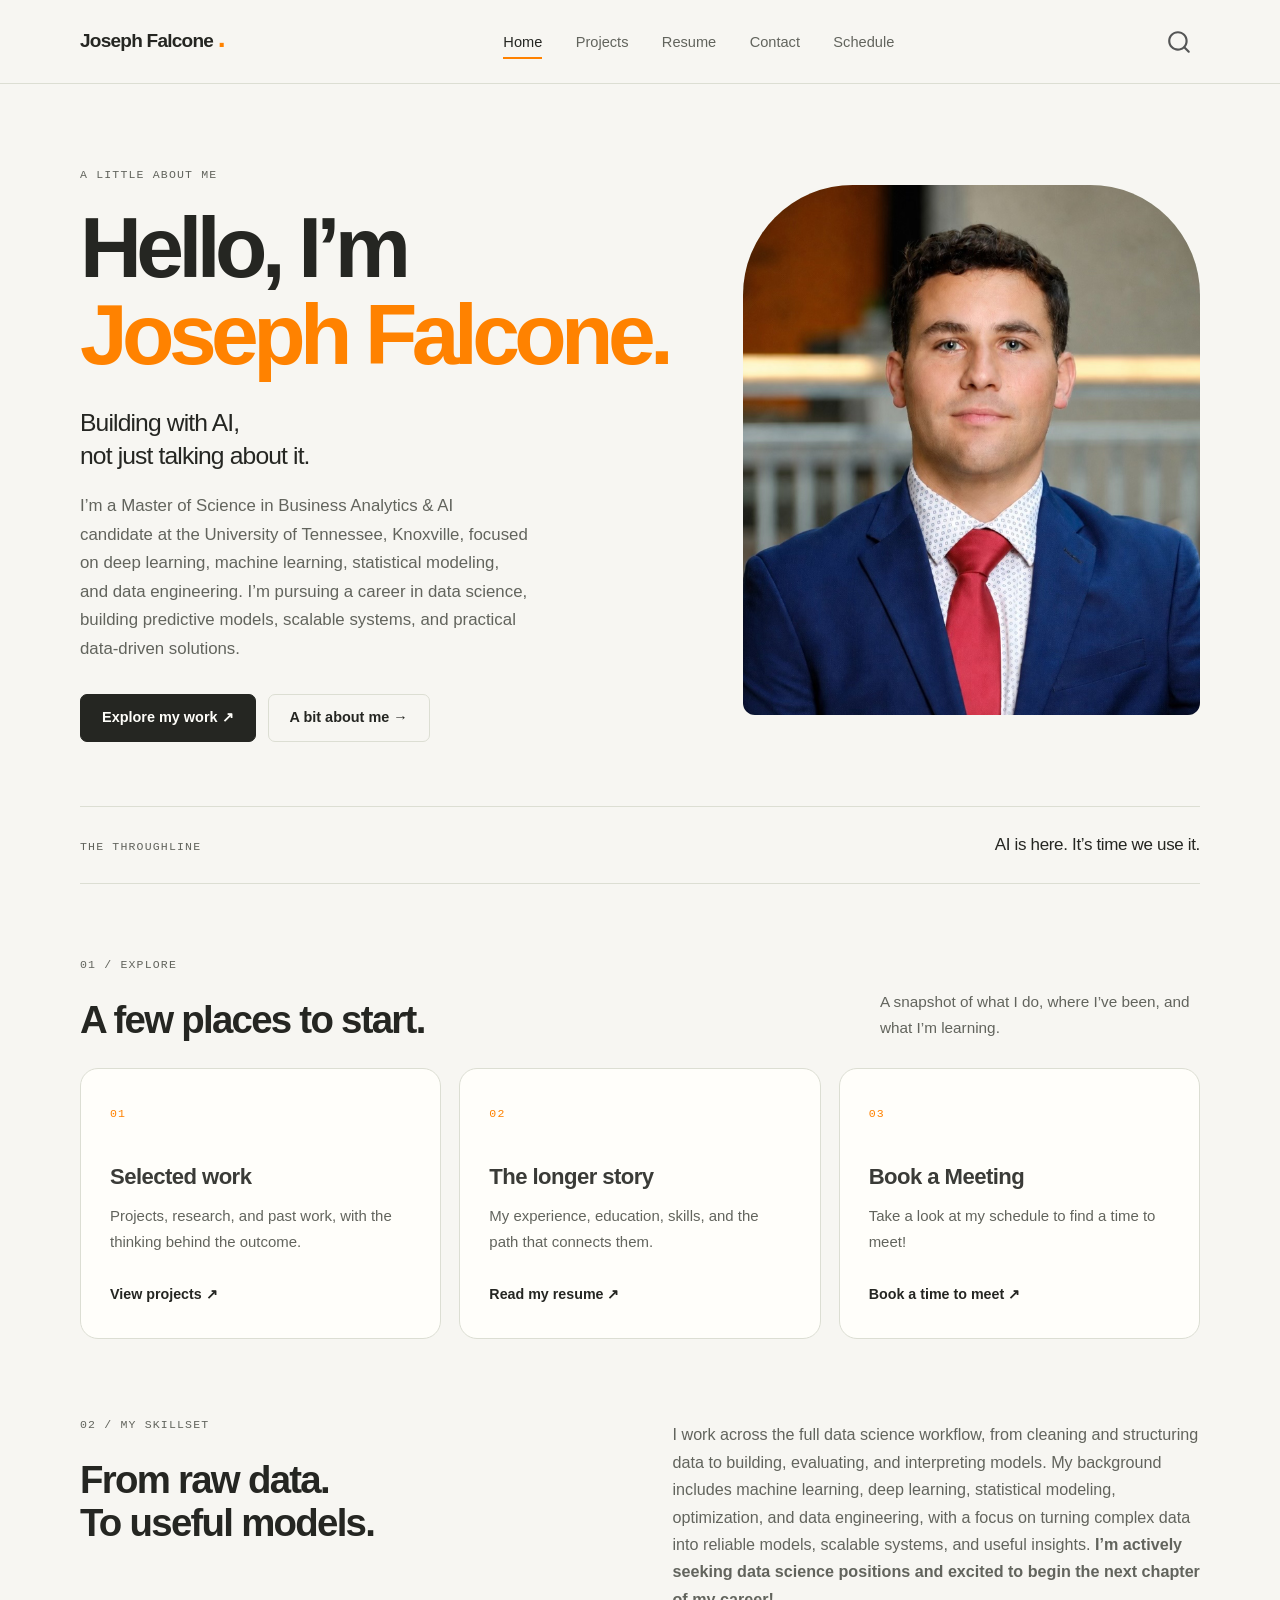
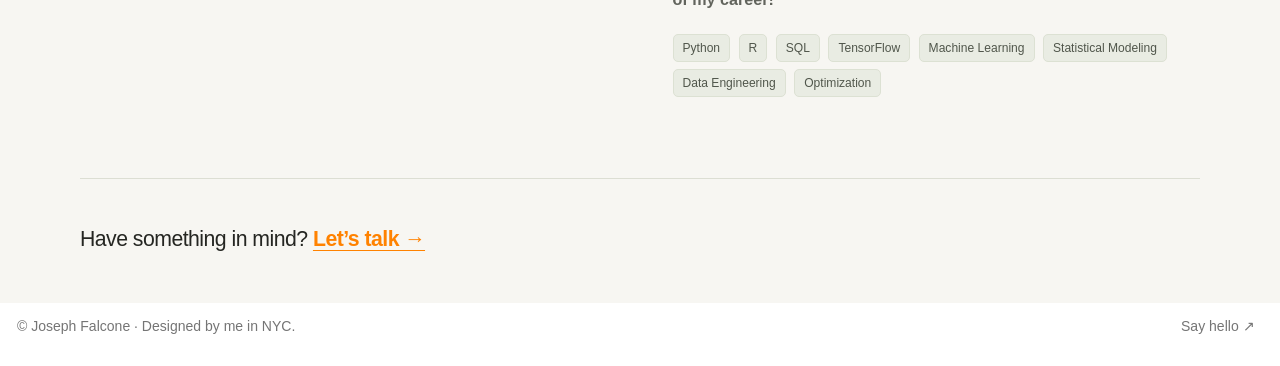
==== commit 538ba6f3: "Built site for gh-pages" ====
--- a/index.html
+++ b/index.html
@@ -6,7 +6,7 @@
 
 <meta name="viewport" content="width=device-width, initial-scale=1.0, user-scalable=yes">
 
-<meta name="description" content="Portfolio of Joseph Falcone, an M.S. Business Analytics and AI candidate focused on data science, machine learning, deep learning, and data engineering.">
+<meta name="description" content="Joseph Falcone, M.S. Business Analytics and AI Candidate">
 
 <title>Joseph Falcone — M.S. Business Analytics &amp; AI Candidate – Joseph Falcone</title>
 <style>
@@ -112,8 +112,8 @@
 <span class="menu-text">Contact</span></a>
   </li>  
   <li class="nav-item">
-    <a class="nav-link" href="./resources.html"> 
-<span class="menu-text">Resources</span></a>
+    <a class="nav-link" href="./schedule.html"> 
+<span class="menu-text">Schedule</span></a>
   </li>  
 </ul>
           </div> <!-- /navcollapse -->
@@ -137,7 +137,7 @@
 
 <div>
   <div class="description">
-    Portfolio of Joseph Falcone, an M.S. Business Analytics and AI candidate focused on data science, machine learning, deep learning, and data engineering.
+    Joseph Falcone, M.S. Business Analytics and AI Candidate
   </div>
 </div>
 
@@ -206,10 +206,10 @@
 </div>
 <div class="navigation-card">
 <p><span class="card-number">03</span></p>
-<section id="open-notebook" class="level3">
-<h3 data-anchor-id="open-notebook">Open notebook</h3>
-<p>Study sheets, useful documents, and small things worth passing along.</p>
-<p><a href="./resources.html" class="text-link">Browse resources ↗</a></p>
+<section id="book-a-meeting" class="level3">
+<h3 data-anchor-id="book-a-meeting">Book a Meeting</h3>
+<p>Take a look at my schedule to find a time to meet!</p>
+<p><a href="./schedule.html" class="text-link">Book a time to meet ↗</a></p>
 </section>
 </div>
 </div>
@@ -221,7 +221,7 @@
 </section>
 </div>
 <div>
-<p>I work across the full data science workflow, from cleaning and structuring data to building, evaluating, and interpreting models. My background includes machine learning, deep learning, statistical modeling, optimization, and data engineering, with a focus on turning complex data into reliable models, scalable systems, and useful insights.</p>
+<p>I work across the full data science workflow, from cleaning and structuring data to building, evaluating, and interpreting models. My background includes machine learning, deep learning, statistical modeling, optimization, and data engineering, with a focus on turning complex data into reliable models, scalable systems, and useful insights. <strong>I’m actively seeking data science positions and excited to begin the next chapter of my career!</strong></p>
 <p><span class="tag">Python</span> <span class="tag">R</span> <span class="tag">SQL</span> <span class="tag">TensorFlow</span> <span class="tag">Machine Learning</span> <span class="tag">Statistical Modeling</span> <span class="tag">Data Engineering</span> <span class="tag">Optimization</span></p>
 </div>
 </div>
--- a/styles.css
+++ b/styles.css
@@ -49,9 +49,30 @@
 .navbar-nav .nav-link.active .menu-text { border-bottom: 2px solid var(--accent); padding-bottom: 7px; }
 .navbar-toggler { border: 0; }
 #quarto-search { margin-left: 24px; }
-.nav-footer { max-width: 1120px; margin: 20px auto 0; padding: 28px 0; border-top: 1px solid var(--line); font-size: .8rem; color: var(--muted); }
-.nav-footer a { color: var(--ink); }
-.nav-footer-left, .nav-footer-right { min-height: 0; }
+#quarto-footer {
+  background: var(--paper) !important;
+}
+
+#quarto-footer .nav-footer {
+  background: transparent !important;
+  max-width: 1120px;
+  margin: 20px auto 0;
+  padding: 28px 0;
+  border-top: 1px solid var(--line);
+  font-size: .8rem;
+  color: var(--muted);
+}
+
+#quarto-footer .nav-footer-left,
+#quarto-footer .nav-footer-center,
+#quarto-footer .nav-footer-right {
+  background: transparent !important;
+  min-height: 0;
+}
+
+#quarto-footer .nav-footer a {
+  color: var(--ink);
+}
 
 /* Shared typography, buttons, and labels */
 .accent { color: var(--accent); }
@@ -76,6 +97,13 @@
 .closing-note { padding: 42px 0 12px; margin-top: 45px; border-top: 1px solid var(--line); font-size: 1.25rem; letter-spacing: -.025em; }
 .closing-note a { font-weight: 600; white-space: nowrap; }
 .closing-note p { margin: 0; }
+
+.booking-calendar {
+  display: block;
+  border: 0;
+  border-radius: 12px;
+  background: #fff;
+}
 
 /* Home */
 .hero { display: grid; grid-template-columns: 1.3fr 1fr; gap: 70px; align-items: center; padding: 76px 0 64px; }
@@ -219,7 +247,7 @@
   .navigation-card, .resource-card { padding: 22px; }
   .resume-layout { gap: 40px; grid-template-columns: 210px 1fr; }
   .contact-layout { gap: 30px; }
-  .nav-footer { margin-inline: 32px; }
+  #quarto-footer .nav-footer { margin-inline: 32px; }
 }
 @media (max-width: 767px) {
   body { font-size: 16px; }
@@ -256,7 +284,11 @@
   .resource-card { padding: 27px; }
   .resource-card h2 { margin-top: 18px; }
   .closing-note { font-size: 1.05rem; margin-top: 30px; padding-top: 30px; }
-  .nav-footer { margin-inline: 20px; padding: 22px 0; gap: 14px; }
+  #quarto-footer .nav-footer {
+  margin-inline: 20px;
+  padding: 22px 0;
+  gap: 14px;
+}
 }
 @media (prefers-reduced-motion: reduce) {
   html { scroll-behavior: auto !important; }
